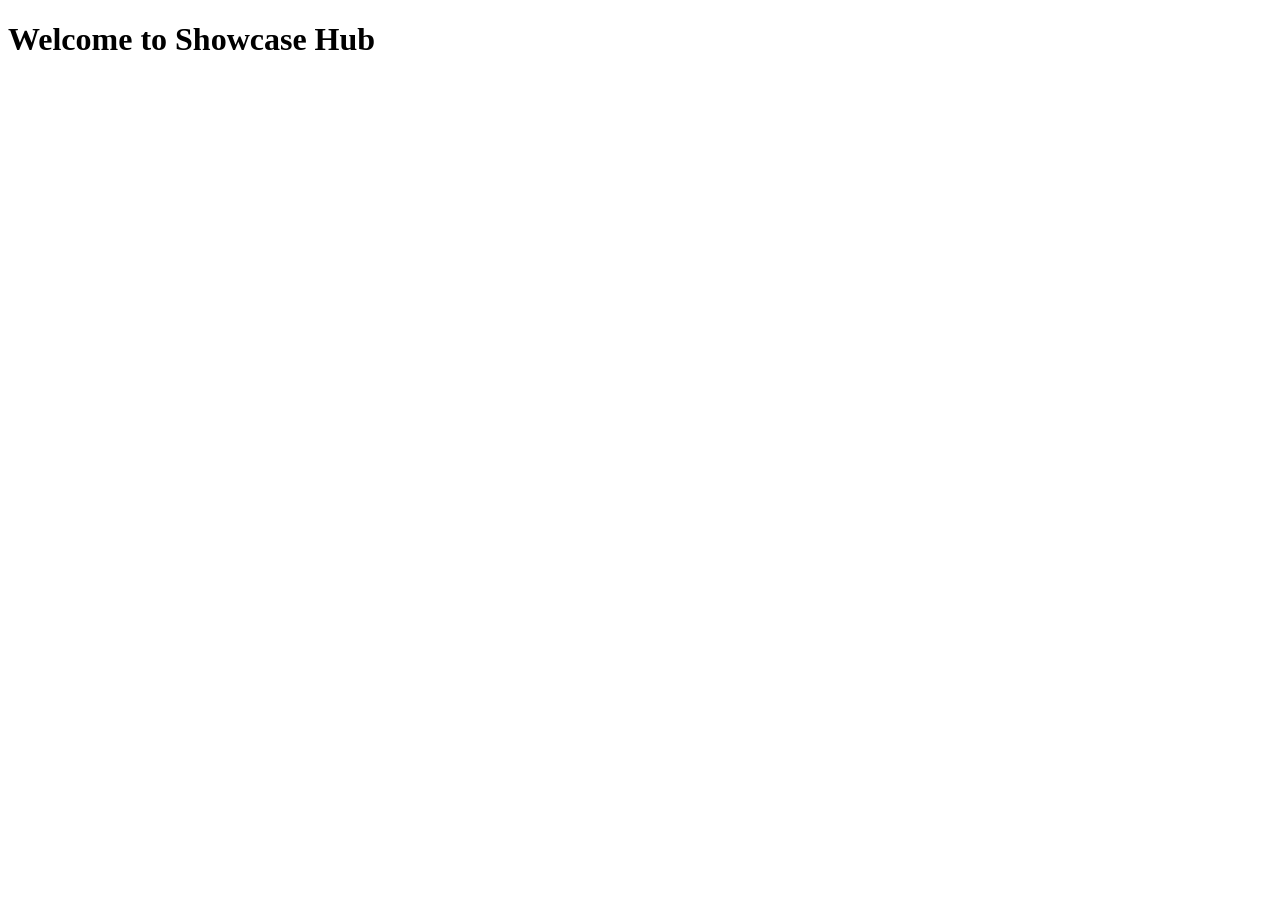
==== src/index.html @ df0336c6 "Created Folder Structure with placeholder files" ====
<!DOCTYPE html>
<html lang="en">
<head>
  <meta charset="UTF-8">
  <title>Showcase Hub</title>
  <link rel="stylesheet" href="../styles/style.css">
</head>
<body>
  <h1>Welcome to Showcase Hub</h1>
</body>
</html>
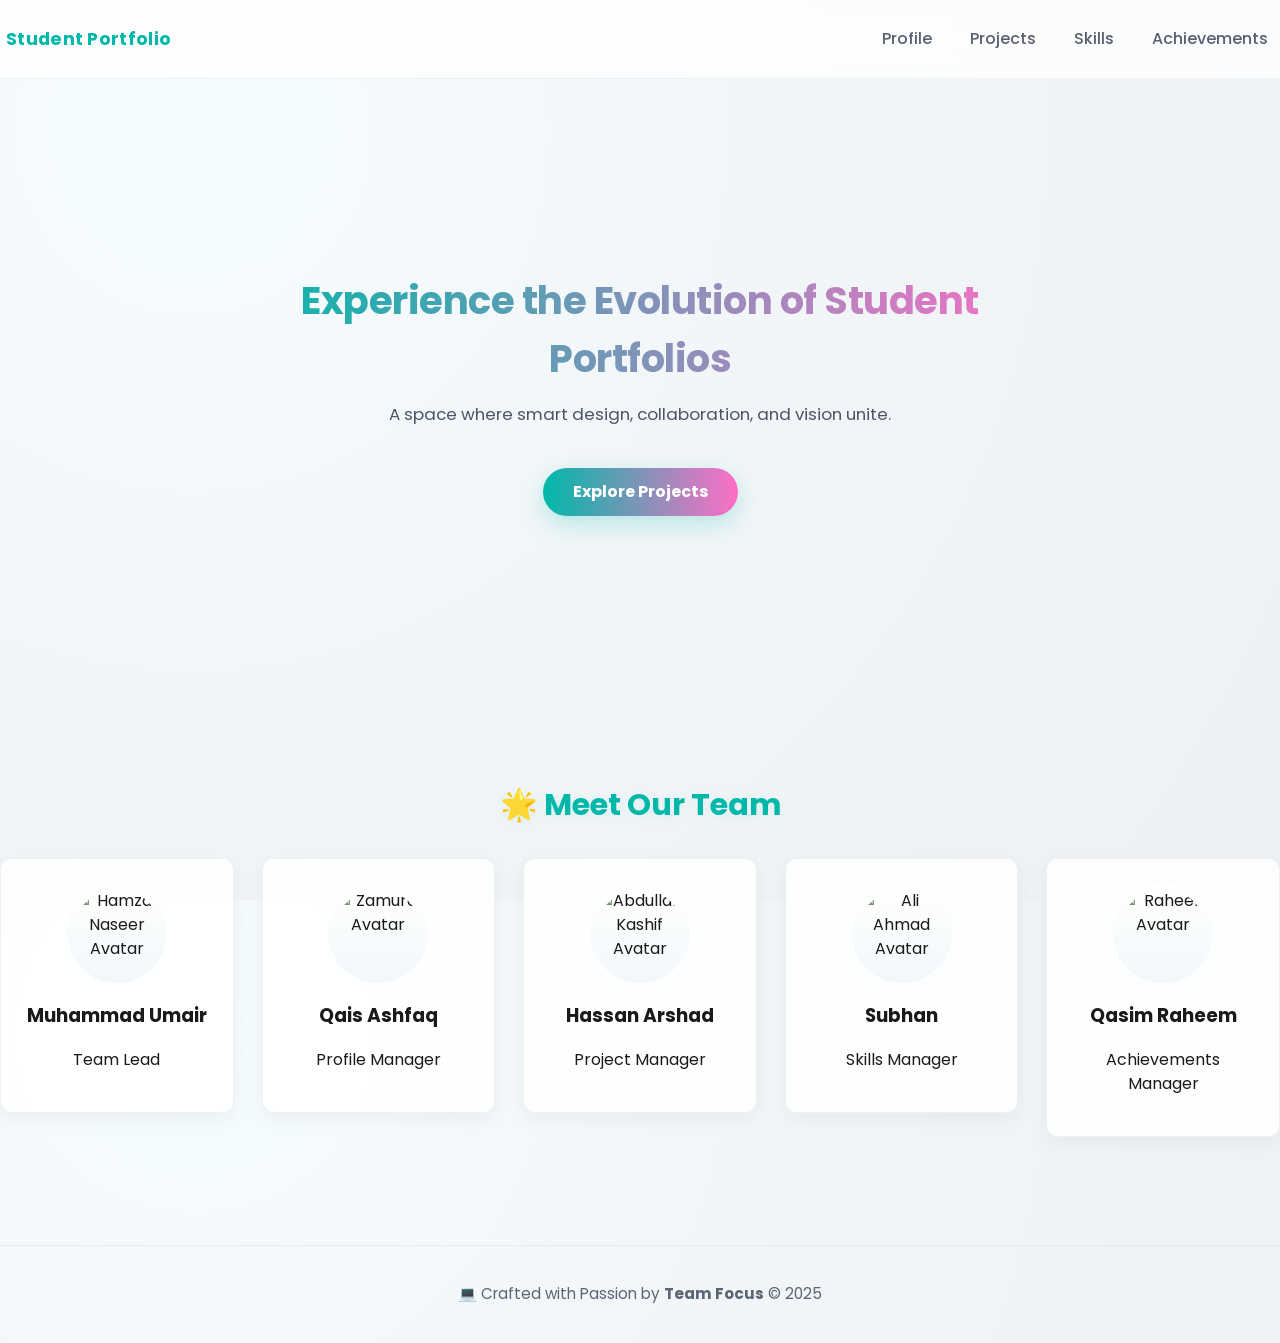
==== commit 43bc106d: "Added Code for index.html and Add style for whole Frontend" ====
--- a/src/index.html
+++ b/src/index.html
@@ -2,10 +2,70 @@
 <html lang="en">
 <head>
   <meta charset="UTF-8">
-  <title>Showcase Hub</title>
+  <meta name="viewport" content="width=device-width, initial-scale=1.0">
+  <title>Student Portfolio | Home</title>
   <link rel="stylesheet" href="../styles/style.css">
+  <link href="https://fonts.googleapis.com/css2?family=Poppins:wght@400;600;700&display=swap" rel="stylesheet">
 </head>
 <body>
-  <h1>Welcome to Showcase Hub</h1>
+
+  <header class="glass-header">
+    <h1 class="logo"> Student Portfolio </h1>
+    <nav>
+      <a href="profile.html">Profile</a>
+      <a href="projects.html">Projects</a>
+      <a href="skills.html">Skills</a>
+      <a href="achievements.html">Achievements</a>
+    </nav>
+  </header>
+
+  <section class="hero">
+    <div class="hero-content">
+      <h2>Experience the Evolution of Student Portfolios</h2>
+<p>A space where smart design, collaboration, and vision unite.</p>
+
+      <a href="projects.html" class="cta-btn">Explore Projects</a>
+    </div>
+  </section>
+
+  <section class="team-section">
+    <h2>🌟 Meet Our Team</h2>
+    <div class="team-grid">
+      <div class="team-member">
+        <img src="https://api.dicebear.com/7.x/bottts/svg?seed=Hamza" alt="Hamza Naseer Avatar" />
+        <h3>Muhammad Umair</h3>
+        <p>Team Lead</p>
+      </div>
+
+      <div class="team-member">
+        <img src="https://api.dicebear.com/7.x/bottts/svg?seed=Zamurd" alt="Zamurd Avatar" />
+        <h3>Qais Ashfaq</h3>
+        <p>Profile Manager</p>
+      </div>
+
+      <div class="team-member">
+        <img src="https://api.dicebear.com/7.x/bottts/svg?seed=Abdullah" alt="Abdullah Kashif Avatar" />
+        <h3>Hassan Arshad</h3>
+        <p>Project Manager</p>
+      </div>
+
+      <div class="team-member">
+        <img src="https://api.dicebear.com/7.x/bottts/svg?seed=Ali" alt="Ali Ahmad Avatar" />
+        <h3>Subhan</h3>
+        <p>Skills Manager</p>
+      </div>
+
+      <div class="team-member">
+        <img src="https://api.dicebear.com/7.x/bottts/svg?seed=Raheel" alt="Raheel Avatar" />
+        <h3>Qasim Raheem</h3>
+        <p>Achievements Manager</p>
+      </div>
+    </div>
+  </section>
+
+  <footer>
+    <p>💻 Crafted with Passion by <strong>Team Focus</strong> © 2025</p>
+  </footer>
+
 </body>
 </html>
--- a/styles/style.css
+++ b/styles/style.css
@@ -0,0 +1,410 @@
+/* =========================
+   Gen-Z Professional Light Theme
+   File: styles/style.css
+   Applies to: index, profile, projects, skills, achievements
+   ========================= */
+
+/* ---------- Reset & Box model ---------- */
+*,
+*::before,
+*::after {
+  box-sizing: border-box;
+  -webkit-font-smoothing: antialiased;
+  -moz-osx-font-smoothing: grayscale;
+}
+
+html, body {
+  height: 100%;
+  margin: 0;
+  padding: 0;
+}
+
+/* ---------- Design tokens (Light Mode) ---------- */
+:root {
+  /* Colors */
+  --bg-900: #ffffff; /* main background */
+  --bg-800: #f7f8fb; /* light card or section bg */
+  --card: rgba(255,255,255,0.9);
+  --glass-border: rgba(0,0,0,0.05);
+  --muted: #5a5f6f;
+  --accent: #00b8a9;     /* teal neon accent */
+  --accent-2: #ff6ec7;   /* pink pop accent */
+  --cta-text: #ffffff;
+  --glass-shadow: 0 4px 30px rgba(0,0,0,0.08);
+
+  /* Typography & layout */
+  --pad: 20px;
+  --radius-lg: 18px;
+  --radius-md: 12px;
+  --max-width: 1200px;
+
+  /* Motion */
+  --ease: cubic-bezier(.2,.9,.3,1);
+  --fast: 180ms;
+  --med: 320ms;
+}
+
+/* ---------- Base body ---------- */
+body {
+  font-family: "Poppins", system-ui, -apple-system, "Segoe UI", Roboto, "Helvetica Neue", Arial;
+  background: radial-gradient(circle at 15% 15%, #f5fcff 0%, #f2f6f9 40%, #eef1f4 100%);
+  color: #1a1a1a;
+  line-height: 1.5;
+  text-rendering: optimizeLegibility;
+  min-height: 100%;
+  -webkit-tap-highlight-color: transparent;
+}
+
+/* ---------- Utility helpers ---------- */
+.container {
+  width: min(96%, var(--max-width));
+  margin-inline: auto;
+  padding-inline: var(--pad);
+}
+
+/* reusable card style */
+.card {
+  background: var(--card);
+  border-radius: var(--radius-lg);
+  border: 1px solid var(--glass-border);
+  box-shadow: var(--glass-shadow);
+  backdrop-filter: blur(6px) saturate(160%);
+}
+
+/* accessible focus */
+:focus {
+  outline: 3px solid rgba(0,184,169,0.18);
+  outline-offset: 2px;
+}
+
+/* ---------- Header / Navigation ---------- */
+header {
+  display: flex;
+  align-items: center;
+  justify-content: space-between;
+  padding: 14px 0;
+  gap: 16px;
+  position: sticky;
+  top: 0;
+  z-index: 60;
+  background: rgba(255,255,255,0.75);
+  border-bottom: 1px solid var(--glass-border);
+  backdrop-filter: blur(10px);
+}
+
+header .logo {
+  display: flex;
+  align-items: center;
+  gap: 10px;
+  font-weight: 700;
+  font-size: 1.1rem;
+  color: var(--accent);
+  margin-left: 6px;
+  letter-spacing: 0.3px;
+}
+
+nav {
+  display: flex;
+  gap: 14px;
+  align-items: center;
+}
+
+nav a {
+  color: var(--muted);
+  text-decoration: none;
+  font-weight: 500;
+  padding: 8px 12px;
+  border-radius: 10px;
+  transition: color var(--med) var(--ease), transform var(--med) var(--ease);
+  position: relative;
+}
+
+/* underline hover effect */
+nav a::after {
+  content: "";
+  position: absolute;
+  left: 10%;
+  right: 10%;
+  bottom: 4px;
+  height: 2px;
+  background: linear-gradient(90deg, var(--accent), var(--accent-2));
+  transform: scaleX(0);
+  transform-origin: left;
+  transition: transform var(--med) var(--ease);
+  opacity: 0.8;
+  border-radius: 2px;
+}
+
+nav a:hover,
+nav a:focus {
+  color: var(--accent);
+}
+
+nav a:hover::after,
+nav a:focus::after {
+  transform: scaleX(1);
+}
+
+/* ---------- HERO ---------- */
+.hero {
+  min-height: 70vh;
+  display: grid;
+  place-items: center;
+  text-align: center;
+  padding: 60px 10px;
+}
+
+.hero .hero-content {
+  max-width: 900px;
+  margin: 0 auto;
+  padding: 30px;
+  border-radius: 16px;
+}
+
+.hero h2 {
+  font-size: clamp(1.8rem, 3vw, 2.8rem);
+  margin: 0;
+  font-weight: 700;
+  background: linear-gradient(90deg, var(--accent), var(--accent-2));
+  -webkit-background-clip: text;
+  -webkit-text-fill-color: transparent;
+  letter-spacing: -0.5px;
+}
+
+.hero p {
+  margin-top: 14px;
+  color: #4c5465;
+  font-size: 1.05rem;
+}
+
+/* CTA */
+.cta-btn {
+  display: inline-block;
+  margin-top: 24px;
+  padding: 12px 30px;
+  border-radius: 999px;
+  background: linear-gradient(90deg, var(--accent), var(--accent-2));
+  color: var(--cta-text);
+  font-weight: 700;
+  text-decoration: none;
+  box-shadow: 0 8px 25px rgba(0,184,169,0.25);
+  transition: transform var(--fast) var(--ease), box-shadow var(--fast) var(--ease);
+}
+
+.cta-btn:hover {
+  transform: translateY(-4px);
+  box-shadow: 0 14px 40px rgba(0,184,169,0.35);
+}
+
+/* ---------- Team section ---------- */
+.team-section {
+  padding: 48px 0;
+  text-align: center;
+}
+
+.team-section h2 {
+  font-size: 1.9rem;
+  color: var(--accent);
+  margin-bottom: 30px;
+  text-shadow: 0 2px 14px rgba(0,184,169,0.1);
+}
+
+.team-grid {
+  display: grid;
+  gap: 28px;
+  grid-template-columns: repeat(auto-fit, minmax(220px, 1fr));
+  align-items: start;
+  justify-items: center;
+}
+
+.team-member {
+  width: 100%;
+  max-width: 260px;
+  padding: 24px;
+  border-radius: var(--radius-md);
+  text-align: center;
+  border: 1px solid var(--glass-border);
+  background: rgba(255,255,255,0.85);
+  box-shadow: 0 6px 20px rgba(0,0,0,0.05);
+  transition: transform var(--med) var(--ease), box-shadow var(--med) var(--ease);
+}
+
+.team-member:hover {
+  transform: translateY(-10px);
+  box-shadow: 0 18px 40px rgba(0,184,169,0.15);
+}
+
+.team-member img {
+  width: 100px;
+  height: 100px;
+  border-radius: 50%;
+  display: block;
+  margin: 0 auto 12px;
+  padding: 6px;
+  background: linear-gradient(180deg, #ffffff, #f2f8fa);
+}
+
+/* ---------- Profile ---------- */
+.profile-card {
+  margin: 60px auto;
+  max-width: 760px;
+  padding: 28px;
+  display: flex;
+  gap: 22px;
+  align-items: center;
+  justify-content: flex-start;
+  border-radius: var(--radius-lg);
+  border: 1px solid var(--glass-border);
+  background: #ffffff;
+  box-shadow: 0 8px 25px rgba(0,0,0,0.05);
+}
+
+/* mobile column */
+@media (max-width: 860px) {
+  .profile-card {
+    flex-direction: column;
+    text-align: center;
+  }
+}
+
+.profile-card img {
+  width: 150px;
+  height: 150px;
+  object-fit: cover;
+  border-radius: 50%;
+  border: 4px solid rgba(0,184,169,0.1);
+  box-shadow: 0 10px 25px rgba(0,184,169,0.1);
+}
+
+.profile-card h2 { margin: 0; font-size: 1.6rem; color: #1a1a1a; }
+.profile-card p { margin-top: 8px; color: #4a4a4a; }
+
+/* ---------- Projects ---------- */
+.projects {
+  margin: 48px 0;
+  display: grid;
+  gap: 26px;
+  grid-template-columns: repeat(auto-fit, minmax(260px, 1fr));
+}
+
+.project-card {
+  padding: 20px;
+  border-radius: 14px;
+  border: 1px solid var(--glass-border);
+  background: rgba(255,255,255,0.95);
+  transition: transform var(--med) var(--ease), box-shadow var(--med) var(--ease);
+  min-height: 150px;
+  display: flex;
+  flex-direction: column;
+  justify-content: space-between;
+}
+
+.project-card:hover {
+  transform: translateY(-8px);
+  box-shadow: 0 14px 40px rgba(0,184,169,0.15);
+}
+
+.project-card h2 { color: #222; margin: 0 0 8px 0; }
+.project-card p { color: #5f6470; margin: 0; }
+
+.btn {
+  padding: 8px 12px;
+  border-radius: 10px;
+  background: #f4f8fa;
+  border: 1px solid #e0e6ea;
+  color: #2a2a2a;
+  text-decoration: none;
+  font-weight: 600;
+  font-size: 0.9rem;
+}
+
+/* ---------- Skills ---------- */
+.skills {
+  margin: 40px auto;
+  max-width: 900px;
+  display: grid;
+  gap: 16px;
+}
+
+.skill {
+  display: grid;
+  gap: 8px;
+}
+
+.skill span {
+  font-weight: 600;
+  color: #222;
+}
+
+.bar {
+  background: #eef3f6;
+  border-radius: 10px;
+  padding: 4px;
+}
+
+.level {
+  height: 14px;
+  border-radius: 8px;
+  background: linear-gradient(90deg, var(--accent), var(--accent-2));
+  width: 0;
+  transition: width 900ms var(--ease);
+}
+
+.skill:hover .level {
+  filter: brightness(1.1);
+}
+
+/* ---------- Achievements ---------- */
+.achievements {
+  margin: 44px auto;
+  max-width: 1000px;
+  display: grid;
+  gap: 20px;
+  grid-template-columns: repeat(auto-fit, minmax(280px, 1fr));
+}
+
+.achievement-card {
+  padding: 22px;
+  border-radius: 14px;
+  background: #fff;
+  border: 1px solid var(--glass-border);
+  transition: transform var(--med) var(--ease), box-shadow var(--med) var(--ease);
+}
+
+.achievement-card h2 { color: #1f1f1f; margin: 0 0 8px 0; }
+.achievement-card p { color: #5a6169; margin: 0; }
+
+.achievement-card:hover {
+  transform: translateY(-8px);
+  box-shadow: 0 16px 36px rgba(0,184,169,0.15);
+}
+
+/* ---------- Footer ---------- */
+footer {
+  margin-top: 60px;
+  padding: 22px 0;
+  text-align: center;
+  color: #5b6674;
+  font-size: 0.95rem;
+  border-top: 1px solid rgba(0,0,0,0.05);
+}
+
+/* ---------- Small Screen ---------- */
+@media (max-width: 540px) {
+  .hero { padding: 46px 14px; }
+  .cta-btn { padding: 10px 20px; font-size: 0.95rem; }
+  .profile-card img { width: 120px; height: 120px; }
+}
+
+/* ---------- Motion preference ---------- */
+@media (prefers-reduced-motion: reduce) {
+  * { transition: none !important; animation: none !important; scroll-behavior: auto !important; }
+}
+
+/* ---------- Empty state helper ---------- */
+.empty-center {
+  display: grid;
+  place-items: center;
+  min-height: 180px;
+  color: #7f8994;
+}
